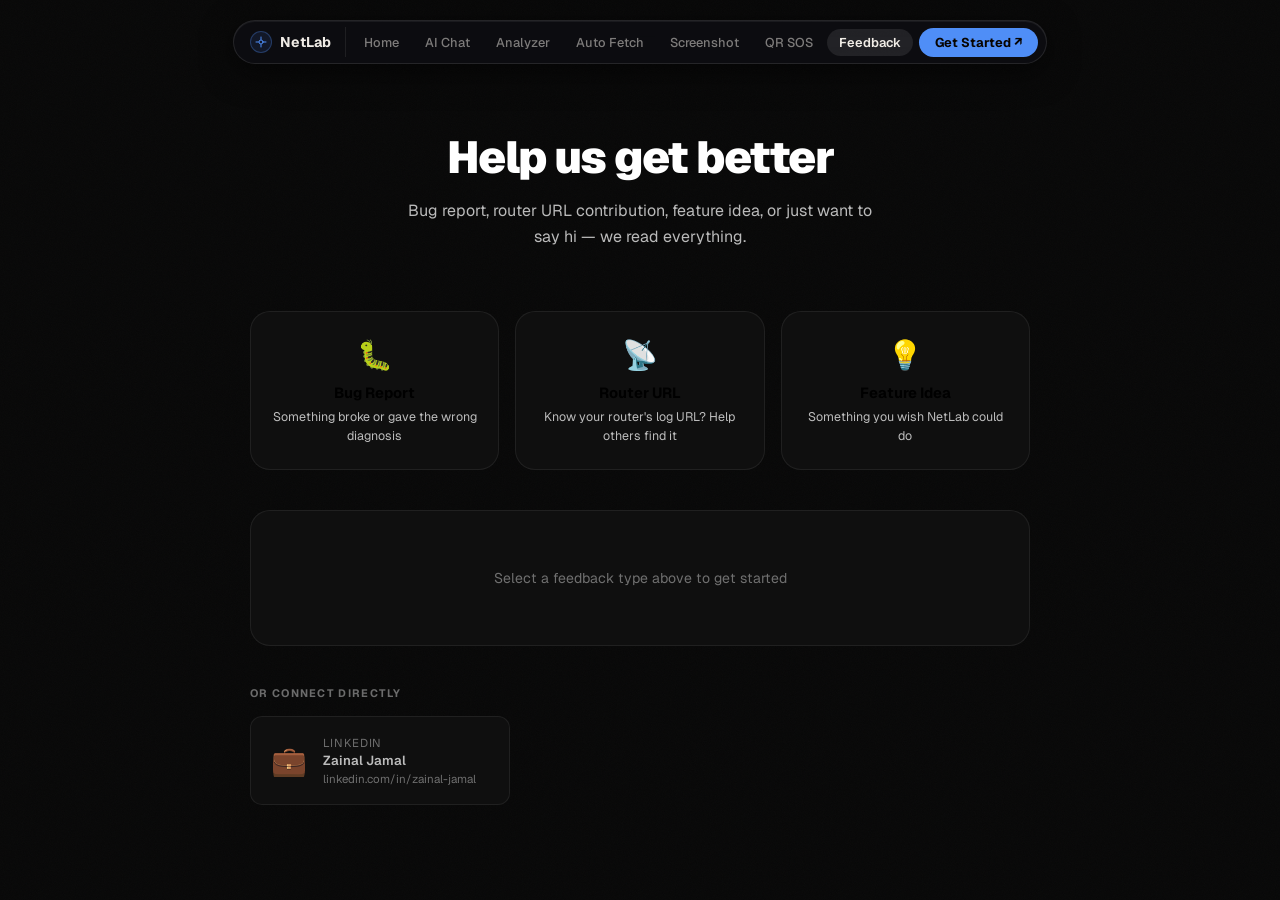
==== feedback.html @ 78cafd1d "NetLab initial" ====
<!DOCTYPE html>
<html lang="en">
<head>
  <meta charset="UTF-8"/>
  <meta name="viewport" content="width=device-width, initial-scale=1.0"/>
  <title>NetLab — Feedback</title>
  <link rel="stylesheet" href="css/style.css"/>
</head>
<body>
<script src="js/nav.js" defer></script>

<div class="page">
<div class="page-inner" style="max-width:860px;">

  <!-- Header -->
  <div style="text-align:center;margin-bottom:60px;">
    <h1 style="font-size:2.8rem;font-weight:900;letter-spacing:-0.04em;margin-bottom:12px;">
      Help us get better
    </h1>
    <p style="color:var(--text2);font-size:1rem;line-height:1.65;max-width:480px;margin:0 auto;">
      Bug report, router URL contribution, feature idea, or just want to say hi — we read everything.
    </p>
  </div>

  <!-- Three paths -->
  <div style="display:grid;grid-template-columns:repeat(3,1fr);gap:16px;margin-bottom:40px;">

    <button onclick="selectType('bug')" class="type-card" id="type-bug">
      <div class="type-icon">🐛</div>
      <div class="type-title">Bug Report</div>
      <div class="type-desc">Something broke or gave the wrong diagnosis</div>
    </button>

    <button onclick="selectType('router')" class="type-card" id="type-router">
      <div class="type-icon">📡</div>
      <div class="type-title">Router URL</div>
      <div class="type-desc">Know your router's log URL? Help others find it</div>
    </button>

    <button onclick="selectType('idea')" class="type-card" id="type-idea">
      <div class="type-icon">💡</div>
      <div class="type-title">Feature Idea</div>
      <div class="type-desc">Something you wish NetLab could do</div>
    </button>

  </div>

  <!-- Form -->
  <div class="step-card" id="form-card">

    <!-- Bug report fields -->
    <div id="fields-bug" class="form-fields" style="display:none;">
      <div class="field-group">
        <label class="field-label">What happened?</label>
        <textarea class="field-input" rows="3" placeholder="Describe what went wrong. What did you expect vs what actually happened?"></textarea>
      </div>
      <div class="field-group">
        <label class="field-label">Router brand / model <span class="field-optional">optional</span></label>
        <input type="text" class="field-input" placeholder="e.g. TP-Link Archer AX73"/>
      </div>
      <div class="field-group">
        <label class="field-label">Paste the logs that caused the issue <span class="field-optional">optional</span></label>
        <textarea class="field-input field-mono" rows="5" placeholder="Paste router log lines here..."></textarea>
      </div>
    </div>

    <!-- Router URL fields -->
    <div id="fields-router" class="form-fields" style="display:none;">
      <div style="background:var(--accent-lo);border:1px solid rgba(79,142,247,0.2);border-radius:var(--r);padding:14px 16px;font-size:0.82rem;color:var(--text2);margin-bottom:20px;line-height:1.65;">
        💙 Router URL contributions go directly into <code style="color:var(--accent);font-family:var(--mono);">router-db.json</code> and help everyone who has the same router model. Thank you.
      </div>
      <div style="display:grid;grid-template-columns:1fr 1fr;gap:14px;">
        <div class="field-group">
          <label class="field-label">Router brand</label>
          <input type="text" class="field-input" placeholder="e.g. TP-Link"/>
        </div>
        <div class="field-group">
          <label class="field-label">Router model</label>
          <input type="text" class="field-input" placeholder="e.g. Archer BE800"/>
        </div>
      </div>
      <div class="field-group">
        <label class="field-label">Log page URL</label>
        <input type="text" class="field-input field-mono" placeholder="e.g. /cgi-bin/log_syslog.asp"/>
      </div>
      <div class="field-group">
        <label class="field-label">Firmware version <span class="field-optional">optional</span></label>
        <input type="text" class="field-input" placeholder="e.g. 1.3.2"/>
      </div>
      <div class="field-group">
        <label class="field-label">ISP <span class="field-optional">optional</span></label>
        <input type="text" class="field-input" placeholder="e.g. Unifi, Maxis, Time"/>
      </div>
    </div>

    <!-- Feature idea fields -->
    <div id="fields-idea" class="form-fields" style="display:none;">
      <div class="field-group">
        <label class="field-label">What would you like NetLab to do?</label>
        <textarea class="field-input" rows="4" placeholder="Describe your idea. The more specific the better — what problem does it solve?"></textarea>
      </div>
      <div class="field-group">
        <label class="field-label">How important is this to you?</label>
        <div style="display:flex;gap:8px;margin-top:4px;">
          <button class="priority-btn" onclick="setPriority(this,'nice')">Nice to have</button>
          <button class="priority-btn" onclick="setPriority(this,'important')">Important</button>
          <button class="priority-btn" onclick="setPriority(this,'critical')">Really need it</button>
        </div>
      </div>
    </div>

    <!-- Empty state -->
    <div id="fields-empty" style="text-align:center;padding:32px;color:var(--text3);font-size:0.88rem;">
      Select a feedback type above to get started
    </div>

    <!-- Common fields (shown after type selected) -->
    <div id="common-fields" style="display:none;">
      <div class="field-group">
        <label class="field-label">Your email <span class="field-optional">optional — only if you want a reply</span></label>
        <input type="email" class="field-input" placeholder="you@example.com"/>
      </div>

      <button class="btn btn-white btn-full" id="submit-btn" onclick="submitFeedback()" style="margin-top:8px;">
        Send Feedback
      </button>

      <div style="text-align:center;font-size:0.72rem;color:var(--text3);margin-top:10px;">
        No account needed. We don't sell your data. Ever.
      </div>
    </div>

  </div>

  <!-- Success state (hidden) -->
  <div id="success-card" class="step-card hidden" style="text-align:center;padding:48px;">
    <div style="font-size:3rem;margin-bottom:16px;">✅</div>
    <div style="font-size:1.3rem;font-weight:700;margin-bottom:10px;">Thank you!</div>
    <div style="color:var(--text2);font-size:0.9rem;margin-bottom:28px;">
      Your feedback has been received. We read every single submission.
    </div>
    <div style="display:flex;gap:10px;justify-content:center;">
      <a href="index.html" class="btn btn-ghost btn-sm">Back to Home</a>
      <button class="btn btn-white btn-sm" onclick="resetForm()">Send Another</button>
    </div>
  </div>

  <!-- LinkedIn -->
  <div style="margin-top:40px;">
    <div style="font-size:0.68rem;font-weight:700;letter-spacing:0.12em;text-transform:uppercase;color:var(--text3);margin-bottom:16px;">Or connect directly</div>
    <a href="https://www.linkedin.com/in/zainal-jamal/" target="_blank" class="contact-card" style="max-width:260px;display:flex;align-items:center;gap:16px;text-align:left;padding:18px 20px;">
      <div style="font-size:1.8rem;flex-shrink:0;">💼</div>
      <div>
        <div class="contact-title" style="margin-bottom:2px;">LinkedIn</div>
        <div class="contact-val">Zainal Jamal</div>
        <div style="font-size:0.72rem;color:var(--text3);margin-top:2px;">linkedin.com/in/zainal-jamal</div>
      </div>
    </a>
  </div>

</div>
</div>

<style>
  .type-card {
    background: var(--surface);
    border: 1px solid var(--border);
    border-radius: var(--r2);
    padding: 24px 20px;
    text-align: center;
    cursor: pointer;
    font-family: var(--font);
    transition: border-color 200ms, background 200ms, box-shadow 200ms;
    width: 100%;
  }

  .type-card:hover {
    border-color: rgba(79,142,247,0.3);
    background: var(--surface2);
  }

  .type-card.selected {
    border-color: var(--accent);
    background: var(--accent-lo);
    box-shadow: 0 0 0 1px rgba(79,142,247,0.2);
  }

  .type-icon  { font-size:1.8rem; margin-bottom:10px; }
  .type-title { font-weight:700; font-size:0.92rem; margin-bottom:6px; }
  .type-desc  { font-size:0.78rem; color:var(--text2); line-height:1.5; }

  .form-fields { display:flex; flex-direction:column; gap:18px; margin-bottom:20px; }

  .field-group { display:flex; flex-direction:column; gap:6px; }

  .field-label {
    font-size:0.78rem; font-weight:600; color:var(--text2);
    display:flex; align-items:center; gap:8px;
  }

  .field-optional {
    font-weight:400; color:var(--text3); font-size:0.72rem;
  }

  .field-input {
    background: var(--surface2);
    border: 1px solid var(--border);
    border-radius: var(--r);
    color: var(--text);
    font-family: var(--font);
    font-size: 0.88rem;
    padding: 10px 14px;
    outline: none;
    resize: vertical;
    transition: border-color 150ms, box-shadow 150ms;
    width: 100%;
    line-height: 1.6;
  }

  .field-input:focus {
    border-color: var(--accent);
    box-shadow: 0 0 0 3px var(--accent-lo);
  }

  .field-input::placeholder { color: var(--text3); }
  .field-mono { font-family: var(--mono); font-size: 0.8rem; color: var(--text); }

  .priority-btn {
    padding: 7px 16px; border-radius: 99px;
    border: 1px solid var(--border); background: transparent;
    color: var(--text2); font-size: 0.8rem; font-family: var(--font);
    cursor: pointer; transition: border-color 150ms, color 150ms, background 150ms;
  }

  .priority-btn:hover { border-color: var(--accent); color: var(--accent); }
  .priority-btn.active { background: var(--accent); color: #fff; border-color: var(--accent); }

  .contact-card {
    background: var(--surface);
    border: 1px solid var(--border);
    border-radius: var(--r);
    padding: 18px;
    text-align: center;
    transition: border-color 200ms, background 200ms;
    text-decoration: none;
    display: block;
  }

  .contact-card:hover {
    border-color: rgba(79,142,247,0.3);
    background: var(--surface2);
  }

  .contact-icon  { font-size:1.4rem; margin-bottom:8px; }
  .contact-title { font-size:0.72rem; color:var(--text3); text-transform:uppercase; letter-spacing:0.08em; margin-bottom:4px; }
  .contact-val   { font-size:0.82rem; font-weight:600; color:var(--text2); }
</style>

<script>
let selectedType = null;

function selectType(type) {
  selectedType = type;

  // Update card states
  ['bug','router','idea'].forEach(t => {
    document.getElementById(`type-${t}`).classList.toggle('selected', t === type);
  });

  // Hide all field groups
  document.querySelectorAll('.form-fields').forEach(f => f.style.display = 'none');
  document.getElementById('fields-empty').style.display = 'none';

  // Show relevant fields
  document.getElementById(`fields-${type}`).style.display = 'flex';
  document.getElementById('common-fields').style.display = 'flex';
  document.getElementById('common-fields').style.flexDirection = 'column';
  document.getElementById('common-fields').style.gap = '14px';
}

function setPriority(btn, val) {
  document.querySelectorAll('.priority-btn').forEach(b => b.classList.remove('active'));
  btn.classList.add('active');
}

function submitFeedback() {
  if (!selectedType) return;

  const btn = document.getElementById('submit-btn');
  btn.textContent = 'Sending...';
  btn.disabled = true;

  // Simulate send (replace with real API endpoint when backend is ready)
  setTimeout(() => {
    document.getElementById('form-card').classList.add('hidden');
    document.getElementById('success-card').classList.remove('hidden');
    btn.textContent = 'Send Feedback';
    btn.disabled = false;
  }, 1000);
}

function resetForm() {
  selectedType = null;
  ['bug','router','idea'].forEach(t => document.getElementById(`type-${t}`).classList.remove('selected'));
  document.querySelectorAll('.form-fields').forEach(f => f.style.display = 'none');
  document.getElementById('common-fields').style.display = 'none';
  document.getElementById('fields-empty').style.display = 'block';
  document.getElementById('form-card').classList.remove('hidden');
  document.getElementById('success-card').classList.add('hidden');
}
</script>

</body>
</html>
---- css/style.css ----
/* ============================================
   NetLab — Unified Design System
   All pages. One stylesheet.
   ============================================ */

@import url('https://fonts.googleapis.com/css2?family=Geist:wght@300;400;500;600;700;800;900&family=Geist+Mono:wght@400;500&display=swap');

*, *::before, *::after { box-sizing: border-box; margin: 0; padding: 0; }
html { scroll-behavior: smooth; }

:root {
  --bg:        #080808;
  --surface:   #0f0f0f;
  --surface2:  #161616;
  --surface3:  #1c1c1c;
  --border:    rgba(255,255,255,0.07);
  --border-hi: rgba(255,255,255,0.13);

  --accent:    #4f8ef7;
  --accent-lo: rgba(79,142,247,0.08);
  --accent-md: rgba(79,142,247,0.16);

  --ok:    #4ade80;
  --warn:  #facc15;
  --err:   #f87171;

  --text:  #ffffff;
  --text2: rgba(255,255,255,0.72);
  --text3: rgba(255,255,255,0.4);

  --font: 'Geist', system-ui, sans-serif;
  --mono: 'Geist Mono', monospace;

  --ease-soft: cubic-bezier(0.23, 1, 0.32, 1);
  --r:  12px;
  --r2: 20px;
}

body {
  font-family: var(--font);
  background: var(--bg);
  color: var(--text);
  min-height: 100dvh;
  -webkit-font-smoothing: antialiased;
  overflow-x: hidden;
}

a { color: inherit; text-decoration: none; }

::-webkit-scrollbar { width: 4px; }
::-webkit-scrollbar-track { background: transparent; }
::-webkit-scrollbar-thumb { background: rgba(255,255,255,0.08); border-radius: 99px; }

/* Fixed grain */
body::after {
  content: '';
  position: fixed; inset: 0; z-index: 1; pointer-events: none;
  background-image: url("data:image/svg+xml,%3Csvg viewBox='0 0 256 256' xmlns='http://www.w3.org/2000/svg'%3E%3Cfilter id='n'%3E%3CfeTurbulence type='fractalNoise' baseFrequency='0.9' numOctaves='4' stitchTiles='stitch'/%3E%3C/filter%3E%3Crect width='100%25' height='100%25' filter='url(%23n)' opacity='1'/%3E%3C/svg%3E");
  background-size: 200px 200px; opacity: 0.025;
}

/* ── Page wrapper ─────────────────────────── */
.page { position: relative; z-index: 2; padding-top: 80px; }

/* ── Buttons ──────────────────────────────── */
.btn {
  display: inline-flex; align-items: center; gap: 8px;
  padding: 10px 22px; border-radius: 99px;
  font-size: 0.88rem; font-weight: 600; font-family: var(--font);
  border: none; cursor: pointer;
  transition: opacity 150ms, transform 160ms var(--ease-soft);
  text-decoration: none;
}

.btn:active { transform: scale(0.97); }
.btn:disabled { opacity: 0.35; cursor: not-allowed; transform: none !important; }

.btn-white {
  background: #ffffff; color: #080808;
  box-shadow: 0 4px 20px rgba(0,0,0,0.3);
}
.btn-white:hover { opacity: 0.9; }

.btn-ghost {
  background: transparent; border: 1px solid var(--border-hi); color: var(--text2);
}
.btn-ghost:hover { color: var(--text); border-color: rgba(255,255,255,0.25); background: rgba(255,255,255,0.04); }

.btn-accent {
  background: var(--accent); color: #fff;
  box-shadow: 0 4px 20px rgba(79,142,247,0.25);
}
.btn-accent:hover { opacity: 0.9; }

.btn-sm { padding: 7px 16px; font-size: 0.8rem; }
.btn-full { width: 100%; justify-content: center; }

/* ── Panel cards ──────────────────────────── */
.panel {
  background: var(--surface);
  border: 1px solid var(--border);
  border-radius: var(--r2);
  padding: 28px;
  display: flex; flex-direction: column; gap: 16px;
}

.panel-label {
  font-size: 0.65rem; font-weight: 700; letter-spacing: 0.12em;
  text-transform: uppercase; color: var(--text3);
  display: flex; align-items: center; gap: 8px;
}

.panel-label::before {
  content: ''; width: 3px; height: 12px;
  background: var(--accent); border-radius: 2px;
}

/* ── Terminal textarea ────────────────────── */
.log-input {
  width: 100%; flex: 1; min-height: 320px;
  background: #050505; border: 1px solid var(--border);
  border-radius: var(--r); color: rgba(79,142,247,0.9);
  font-family: var(--mono); font-size: 0.78rem; line-height: 1.85;
  padding: 16px; resize: vertical; outline: none;
  transition: border-color 150ms var(--ease-soft), box-shadow 150ms var(--ease-soft);
}
.log-input:focus { border-color: var(--accent); box-shadow: 0 0 0 3px var(--accent-lo); }
.log-input::placeholder { color: rgba(255,255,255,0.08); }
.log-input[readonly] { cursor: default; }

/* ── Lang toggle ──────────────────────────── */
.lang-toggle {
  display: flex; background: var(--surface2);
  border: 1px solid var(--border); border-radius: 99px;
  padding: 3px; gap: 3px; width: fit-content;
}

.lang-btn {
  padding: 4px 14px; border-radius: 99px; font-size: 0.78rem; font-weight: 600;
  border: none; background: transparent; color: var(--text3); cursor: pointer;
  transition: background 150ms, color 150ms; font-family: var(--font);
}
.lang-btn.active { background: var(--accent); color: #fff; }

/* ── Sample tags ──────────────────────────── */
.sample-tag {
  background: var(--surface2); border: 1px solid var(--border);
  border-radius: 99px; padding: 4px 12px;
  font-size: 0.7rem; font-family: var(--mono); color: var(--text3);
  cursor: pointer; transition: border-color 150ms, color 150ms;
}
.sample-tag:hover { border-color: var(--accent); color: var(--accent); }
.sample-tag:active { transform: scale(0.97); }

/* ── Result states ────────────────────────── */
.result-empty {
  flex: 1; display: flex; flex-direction: column; align-items: center;
  justify-content: center; gap: 10px; text-align: center;
  color: var(--text3); font-size: 0.85rem; padding: 40px;
}

.loading-state { display: none; flex-direction: column; align-items: center; justify-content: center; flex: 1; gap: 20px; }
.loading-state.visible { display: flex; }

.loader-ring {
  width: 44px; height: 44px;
  border: 2px solid var(--border);
  border-top-color: var(--accent);
  border-radius: 50%; animation: spin 0.8s linear infinite;
}

@keyframes spin { to { transform: rotate(360deg); } }

.loader-text { font-size: 0.82rem; color: var(--text2); font-family: var(--mono); }

.progress-wrap { width: 180px; height: 2px; background: var(--border); border-radius: 99px; overflow: hidden; }
.progress-fill { height: 100%; background: var(--accent); border-radius: 99px; width: 0%; transition: width 100ms ease; }

/* ── Result card ──────────────────────────── */
.result-card { display: none; flex-direction: column; gap: 16px; animation: fadeUp 300ms var(--ease-soft); }
.result-card.visible { display: flex; }

.sev-pill {
  display: inline-flex; align-items: center; gap: 6px;
  padding: 4px 12px; border-radius: 99px;
  font-size: 0.68rem; font-weight: 700; letter-spacing: 0.08em; text-transform: uppercase;
  width: fit-content;
}

.sev-pill.critical { background: rgba(248,113,113,0.1); color: var(--err); border: 1px solid rgba(248,113,113,0.25); }
.sev-pill.warning  { background: rgba(250,204,21,0.1); color: var(--warn); border: 1px solid rgba(250,204,21,0.25); }
.sev-pill.ok       { background: rgba(74,222,128,0.1); color: var(--ok);  border: 1px solid rgba(74,222,128,0.25); }

.result-title { font-size: 1.15rem; font-weight: 700; letter-spacing: -0.02em; }

.result-explanation {
  font-size: 0.85rem; color: var(--text2); line-height: 1.75;
  background: var(--surface2); border-radius: var(--r); padding: 16px;
  border-left: 2px solid var(--accent);
}

.result-steps { list-style: none; display: flex; flex-direction: column; gap: 9px; }

.result-steps li {
  display: flex; gap: 10px; align-items: flex-start;
  font-size: 0.83rem; color: var(--text2);
  opacity: 0; animation: stepIn 280ms var(--ease-soft) forwards;
}

.result-steps li:nth-child(1) { animation-delay: 60ms; }
.result-steps li:nth-child(2) { animation-delay: 110ms; }
.result-steps li:nth-child(3) { animation-delay: 160ms; }
.result-steps li:nth-child(4) { animation-delay: 210ms; }
.result-steps li:nth-child(5) { animation-delay: 260ms; }

@keyframes stepIn { from { opacity:0; transform:translateX(-8px); } to { opacity:1; transform:translateX(0); } }

.step-num {
  min-width: 20px; height: 20px; border-radius: 4px;
  background: var(--accent-lo); border: 1px solid rgba(79,142,247,0.2);
  color: var(--accent); font-size: 0.65rem; font-weight: 700;
  font-family: var(--mono); display: flex; align-items: center; justify-content: center;
  flex-shrink: 0; margin-top: 1px;
}

.router-chip {
  display: inline-flex; align-items: center; gap: 6px;
  background: var(--surface2); border: 1px solid var(--border);
  border-radius: 6px; padding: 4px 10px;
  font-size: 0.72rem; color: var(--text3); font-family: var(--mono);
}

/* ── Analyzer layout ──────────────────────── */
.analyzer-wrap {
  display: grid; grid-template-columns: 1fr 1fr; gap: 20px;
  max-width: 1300px; margin: 0 auto; padding: 32px 40px;
  min-height: calc(100vh - 80px);
}

/* ── Disclaimer inline ────────────────────── */
.disclaimer-inline {
  background: rgba(250,204,21,0.04); border: 1px solid rgba(250,204,21,0.14);
  border-left: 2px solid var(--warn); border-radius: var(--r);
  padding: 10px 14px; font-size: 0.73rem; color: var(--text3); line-height: 1.6;
}
.disclaimer-inline strong { color: var(--warn); }
.disclaimer-inline a { color: var(--accent); }

/* ── Page inner (non-analyzer pages) ─────── */
.page-inner { max-width: 760px; margin: 0 auto; padding: 48px 40px 80px; }

.page-hero { text-align: center; margin-bottom: 48px; }
.page-hero h1 { font-size: 2.4rem; font-weight: 800; letter-spacing: -0.03em; margin-bottom: 10px; }
.page-hero p  { color: var(--text2); font-size: 0.95rem; line-height: 1.65; }
.page-hero .bm { color: var(--text3); font-size: 0.82rem; margin-top: 4px; }

/* ── Step cards ───────────────────────────── */
.step-card {
  background: var(--surface); border: 1px solid var(--border);
  border-radius: var(--r2); padding: 26px; margin-bottom: 16px;
  transition: border-color 250ms var(--ease-soft);
}
.step-card:focus-within { border-color: var(--border-hi); }

.step-header { display: flex; align-items: flex-start; gap: 14px; margin-bottom: 18px; }

.step-badge {
  width: 32px; height: 32px; border-radius: 8px; flex-shrink: 0;
  background: var(--accent-lo); border: 1px solid rgba(79,142,247,0.2);
  color: var(--accent); font-weight: 700; font-size: 0.82rem; font-family: var(--mono);
  display: flex; align-items: center; justify-content: center;
}

.step-badge.done { background: rgba(74,222,128,0.1); border-color: rgba(74,222,128,0.25); color: var(--ok); }

.step-title { font-weight: 700; font-size: 0.95rem; color: var(--text); }
.step-sub   { font-size: 0.78rem; color: var(--text3); margin-top: 3px; }

/* ── IP input ─────────────────────────────── */
.ip-input {
  flex: 1; background: var(--surface2); border: 1px solid var(--border);
  border-radius: var(--r); color: var(--text); font-family: var(--mono);
  font-size: 0.95rem; padding: 10px 14px; outline: none;
  transition: border-color 150ms, box-shadow 150ms;
}
.ip-input:focus { border-color: var(--accent); box-shadow: 0 0 0 3px var(--accent-lo); }

.ip-presets { display: flex; flex-wrap: wrap; gap: 6px; margin-top: 10px; }

.ip-preset {
  background: var(--surface2); border: 1px solid var(--border);
  border-radius: 99px; padding: 3px 11px;
  font-size: 0.72rem; font-family: var(--mono); color: var(--text3);
  cursor: pointer; transition: border-color 150ms, color 150ms;
}
.ip-preset:hover { border-color: var(--accent); color: var(--accent); }

/* ── Progress log ─────────────────────────── */
.progress-log {
  background: #050505; border: 1px solid var(--border); border-radius: var(--r);
  padding: 14px 16px; font-family: var(--mono); font-size: 0.72rem;
  line-height: 1.9; max-height: 190px; overflow-y: auto; color: var(--text3);
}
.log-ok   { color: var(--ok); display: block; }
.log-fail { color: var(--err); display: block; }
.log-info { color: var(--accent); display: block; }

/* ── Upload zone ──────────────────────────── */
.upload-zone {
  border: 2px dashed var(--border); border-radius: var(--r2);
  padding: 56px 24px; text-align: center; cursor: pointer; position: relative;
  transition: border-color 200ms, background 200ms; background: var(--surface);
}
.upload-zone:hover, .upload-zone.drag-over { border-color: var(--accent); background: var(--accent-lo); }
.upload-zone input[type=file] { position: absolute; inset: 0; opacity: 0; cursor: pointer; width: 100%; height: 100%; }

/* ── QR step indicator ────────────────────── */
.qr-steps { display: flex; gap: 0; position: relative; margin-bottom: 36px; }
.qr-steps::before {
  content: ''; position: absolute; top: 16px; left: 10%; right: 10%;
  height: 1px; background: var(--border);
}
.qr-step { flex: 1; display: flex; flex-direction: column; align-items: center; gap: 8px; position: relative; z-index: 1; }

.qr-dot {
  width: 32px; height: 32px; border-radius: 8px;
  background: var(--surface); border: 1px solid var(--border);
  display: flex; align-items: center; justify-content: center;
  font-weight: 700; font-size: 0.82rem; font-family: var(--mono); color: var(--text3);
  transition: background 200ms, border-color 200ms, color 200ms, box-shadow 200ms;
}
.qr-step.active .qr-dot {
  background: var(--accent); color: #fff; border-color: var(--accent);
  box-shadow: 0 0 16px rgba(79,142,247,0.35);
}
.qr-step-lbl { font-size: 0.68rem; color: var(--text3); text-align: center; }

/* ══════════════════════════════════════
   CHAT PAGE — Clean, simple, refreshing
══════════════════════════════════════ */
.chat-page { display: flex; flex-direction: column; height: calc(100vh - 80px); }

.chat-topbar {
  padding: 16px 40px; border-bottom: 1px solid var(--border);
  display: flex; align-items: center; justify-content: space-between;
  background: var(--surface); flex-shrink: 0;
}

.chat-topbar-left { display: flex; align-items: center; gap: 12px; }

.chat-ai-avatar {
  width: 36px; height: 36px; border-radius: 10px;
  background: var(--accent-lo); border: 1px solid rgba(79,142,247,0.25);
  display: flex; align-items: center; justify-content: center;
}
.chat-ai-avatar svg { width: 18px; height: 18px; stroke: var(--accent); fill: none; stroke-width: 1.5; }

.chat-ai-name  { font-weight: 700; font-size: 0.92rem; }
.chat-ai-model { font-size: 0.72rem; color: var(--text3); font-family: var(--mono); }

.status-pill {
  display: flex; align-items: center; gap: 6px;
  background: var(--surface2); border: 1px solid var(--border);
  border-radius: 99px; padding: 5px 14px; font-size: 0.72rem; font-family: var(--mono); color: var(--text3);
}
.status-dot { width: 6px; height: 6px; border-radius: 50%; background: var(--text3); }
.status-dot.on  { background: var(--ok); box-shadow: 0 0 6px var(--ok); animation: dotPulse 2s ease-in-out infinite; }
.status-dot.off { background: var(--err); }

@keyframes dotPulse { 0%,100%{opacity:1} 50%{opacity:0.4} }

/* Messages area */
.messages {
  flex: 1; overflow-y: auto; padding: 40px;
  display: flex; flex-direction: column; gap: 24px;
  max-width: 860px; width: 100%; margin: 0 auto; align-self: center;
}

/* Welcome */
.chat-welcome {
  display: flex; flex-direction: column; align-items: center;
  justify-content: center; gap: 32px; text-align: center;
  flex: 1; padding: 40px;
  animation: fadeUp 400ms var(--ease-soft);
}

.welcome-avatar {
  width: 64px; height: 64px; border-radius: 18px;
  background: var(--surface); border: 1px solid var(--border);
  display: flex; align-items: center; justify-content: center;
}
.welcome-avatar svg { width: 28px; height: 28px; stroke: var(--accent); fill: none; stroke-width: 1.5; }

.welcome-heading { font-size: 1.8rem; font-weight: 800; letter-spacing: -0.03em; }
.welcome-sub     { font-size: 0.92rem; color: var(--text2); max-width: 400px; line-height: 1.7; }
.welcome-bm      { font-size: 0.8rem; color: var(--text3); margin-top: 2px; }

/* Quick prompts */
.quick-grid {
  display: grid; grid-template-columns: 1fr 1fr; gap: 10px;
  max-width: 540px; width: 100%;
}

.quick-card {
  background: var(--surface); border: 1px solid var(--border);
  border-radius: var(--r); padding: 14px 16px;
  font-size: 0.82rem; color: var(--text2); cursor: pointer; text-align: left;
  transition: border-color 150ms, background 150ms, transform 160ms var(--ease-soft);
  border: none; font-family: var(--font); width: 100%;
  border: 1px solid var(--border);
}
.quick-card:hover { border-color: rgba(79,142,247,0.3); background: var(--surface2); color: var(--text); }
.quick-card:active { transform: scale(0.97); }
.quick-title { font-weight: 700; font-size: 0.85rem; color: var(--text); margin-bottom: 3px; }
.quick-sub   { font-size: 0.75rem; color: var(--text3); }

/* Messages */
.message { display: flex; gap: 12px; animation: fadeUp 250ms var(--ease-soft); max-width: 100%; }
.message.user { flex-direction: row-reverse; }

.msg-avatar {
  width: 30px; height: 30px; border-radius: 8px; flex-shrink: 0;
  background: var(--surface2); border: 1px solid var(--border);
  display: flex; align-items: center; justify-content: center; align-self: flex-end;
}
.msg-avatar svg { width: 14px; height: 14px; stroke: var(--text3); fill: none; stroke-width: 1.5; }
.message.user .msg-avatar { background: var(--accent-lo); border-color: rgba(79,142,247,0.2); }
.message.user .msg-avatar svg { stroke: var(--accent); }

.msg-bubble {
  padding: 12px 16px; border-radius: 16px;
  font-size: 0.875rem; line-height: 1.7; word-break: break-word;
  max-width: calc(100% - 50px);
}

.message.ai   .msg-bubble { background: var(--surface); border: 1px solid var(--border); border-bottom-left-radius: 4px; }
.message.user .msg-bubble { background: var(--accent); color: #fff; border-bottom-right-radius: 4px; font-weight: 500; }

.thinking {
  display: flex; align-items: center; gap: 8px;
  padding: 10px 16px; background: var(--surface); border: 1px solid var(--border);
  border-radius: 14px; border-bottom-left-radius: 4px; width: fit-content;
  font-size: 0.75rem; color: var(--text3);
}

.thinking-dots { display: flex; gap: 4px; }
.thinking-dots span {
  width: 5px; height: 5px; border-radius: 50%; background: var(--text3);
  animation: dotBounce 1.2s ease-in-out infinite;
}
.thinking-dots span:nth-child(2) { animation-delay: 0.15s; }
.thinking-dots span:nth-child(3) { animation-delay: 0.30s; }

@keyframes dotBounce { 0%,60%,100%{transform:translateY(0);opacity:0.35} 30%{transform:translateY(-5px);opacity:1} }

.cursor-blink {
  display: inline-block; width: 2px; height: 1em;
  background: var(--accent); margin-left: 2px; vertical-align: middle;
  animation: blink 0.8s ease-in-out infinite;
}
@keyframes blink { 0%,100%{opacity:1} 50%{opacity:0} }

/* Chat input */
.chat-input-area {
  padding: 16px 40px 24px; border-top: 1px solid var(--border);
  display: flex; flex-direction: column; gap: 10px;
  max-width: 860px; width: 100%; margin: 0 auto; align-self: center; flex-shrink: 0;
}

.offline-note {
  background: rgba(248,113,113,0.06); border: 1px solid rgba(248,113,113,0.15);
  border-radius: var(--r); padding: 10px 14px; font-size: 0.75rem; color: var(--text3);
  display: none;
}

.attach-toggle {
  display: flex; align-items: center; gap: 7px; font-size: 0.73rem; color: var(--text3);
  cursor: pointer; width: fit-content; border: none; background: none; font-family: var(--font);
  transition: color 150ms;
}
.attach-toggle:hover { color: var(--accent); }

.attach-box { display: none; }
.attach-box.open { display: block; }

.attach-input {
  width: 100%; background: #050505; border: 1px solid var(--border);
  border-radius: var(--r); color: rgba(79,142,247,0.8); font-family: var(--mono);
  font-size: 0.73rem; padding: 12px; resize: vertical; min-height: 80px; max-height: 140px; outline: none;
  transition: border-color 150ms;
}
.attach-input:focus { border-color: var(--accent); }

.input-row { display: flex; gap: 10px; align-items: flex-end; }

.chat-input {
  flex: 1; background: var(--surface); border: 1px solid var(--border);
  border-radius: 14px; color: var(--text); font-family: var(--font);
  font-size: 0.88rem; padding: 12px 16px; resize: none;
  min-height: 48px; max-height: 120px; outline: none; line-height: 1.5;
  overflow-y: hidden; transition: border-color 150ms, box-shadow 150ms;
}
.chat-input:focus { border-color: var(--accent); box-shadow: 0 0 0 3px var(--accent-lo); }

.send-btn {
  width: 48px; height: 48px; border-radius: 12px;
  background: var(--accent); border: none; cursor: pointer; flex-shrink: 0;
  display: flex; align-items: center; justify-content: center;
  transition: opacity 150ms, transform 160ms var(--ease-soft);
  box-shadow: 0 4px 16px rgba(79,142,247,0.25);
}
.send-btn:hover { opacity: 0.9; }
.send-btn:active { transform: scale(0.97); }
.send-btn:disabled { opacity: 0.3; cursor: not-allowed; transform: none; }
.send-btn svg { width: 18px; height: 18px; stroke: #fff; fill: none; stroke-width: 2; stroke-linecap: round; }

.input-hint { font-size: 0.68rem; color: var(--text3); text-align: center; }

/* ── Utilities ────────────────────────────── */
.hidden { display: none !important; }
.font-mono { font-family: var(--mono); }
.text-accent { color: var(--accent); }
.text-muted  { color: var(--text3); }

/* ── Keyframes ────────────────────────────── */
@keyframes fadeUp { from{opacity:0;transform:translateY(14px)} to{opacity:1;transform:translateY(0)} }
@keyframes fadeIn { from{opacity:0} to{opacity:1} }
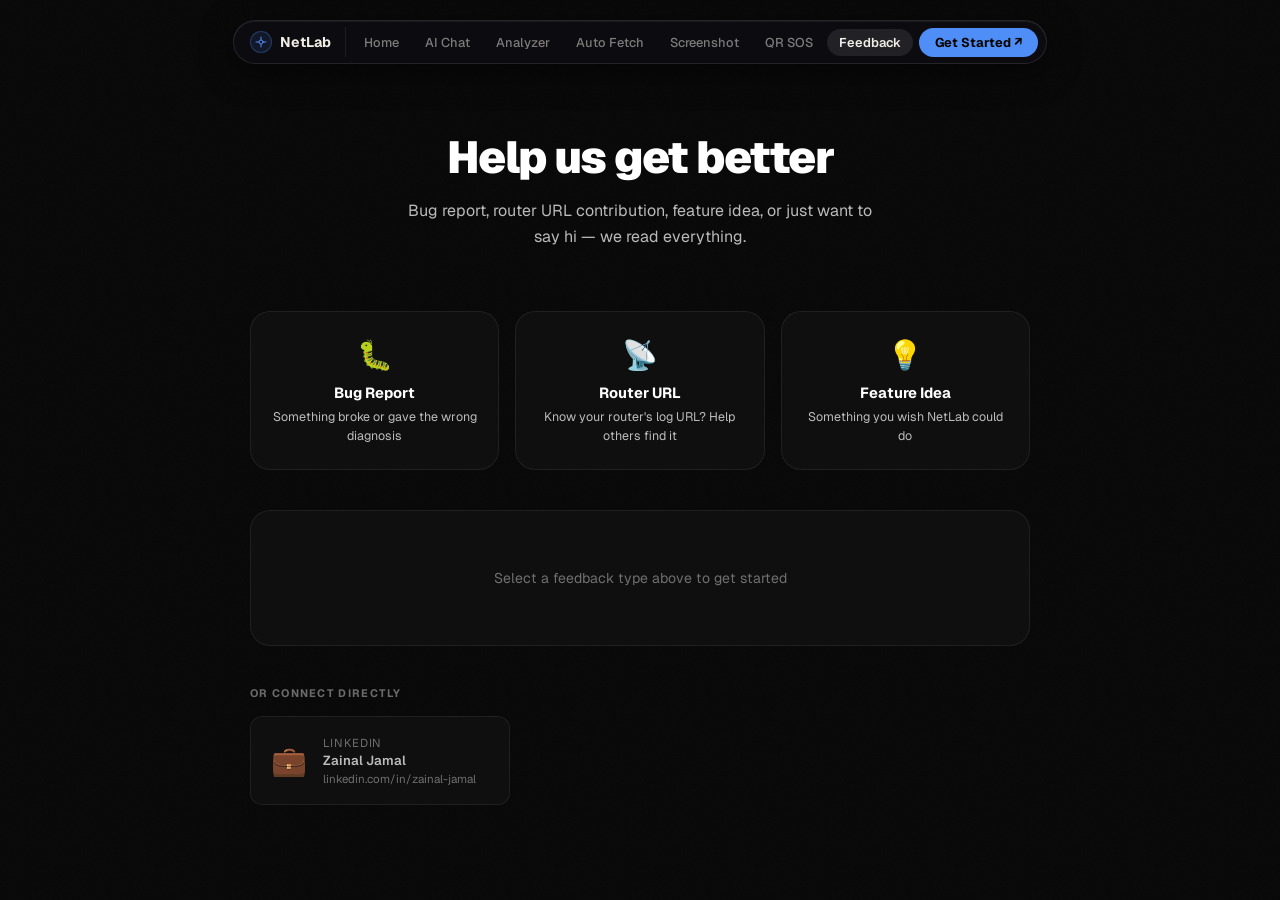
==== commit 47d7e7b2: "fix: feedback card text color white" ====
--- a/feedback.html
+++ b/feedback.html
@@ -170,6 +170,7 @@
     text-align: center;
     cursor: pointer;
     font-family: var(--font);
+    color: var(--text);
     transition: border-color 200ms, background 200ms, box-shadow 200ms;
     width: 100%;
   }
